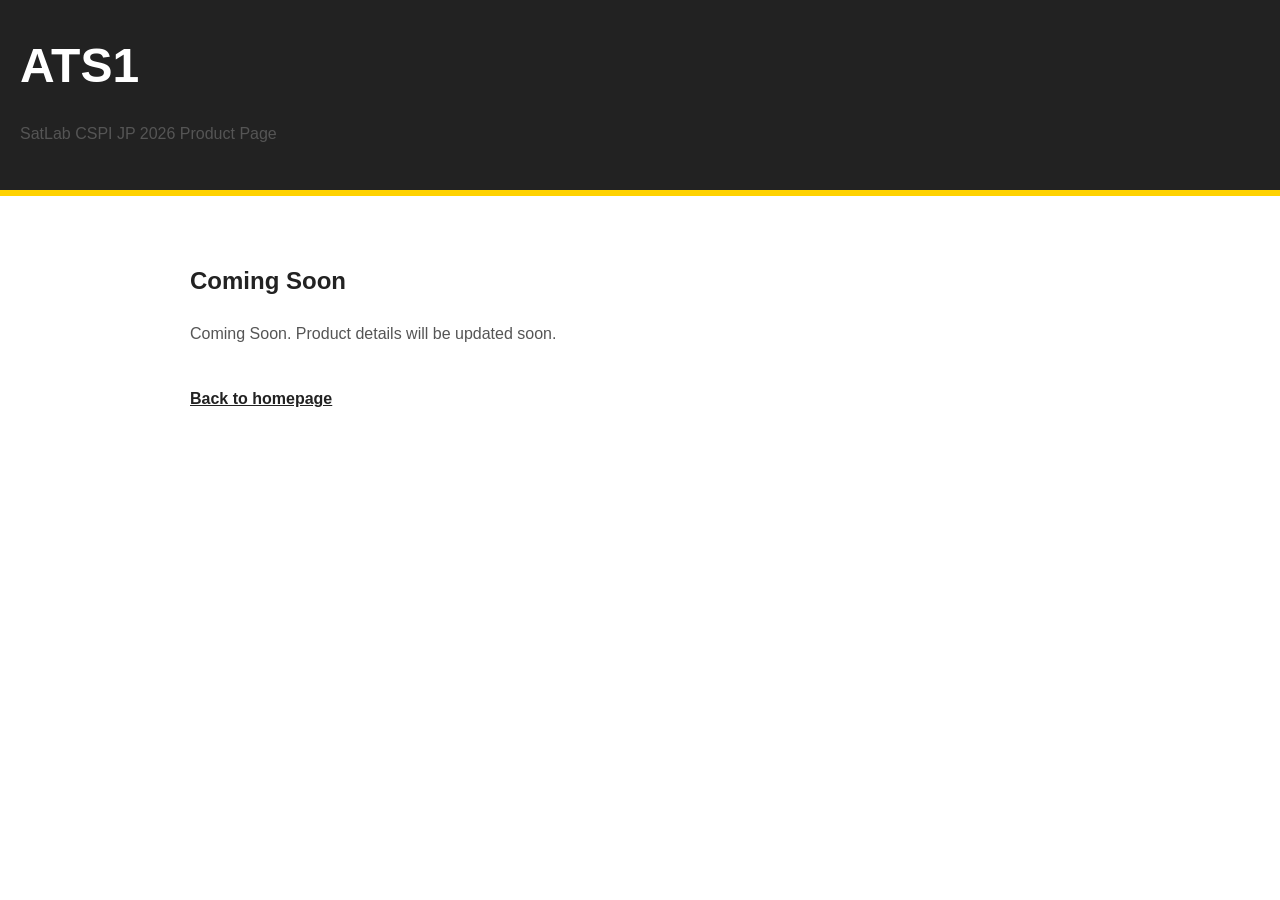
==== satlab/ats1/index.html @ 8d28f0a5 "Complete missing SatLab product pages" ====
<!doctype html>
<html lang="ja">
  <head>
    <meta charset="utf-8">
    <meta name="viewport" content="width=device-width, initial-scale=1">
    <title>ATS1 | SatLab CSPI JP 2026</title>
    <style>
      body { margin: 0; font-family: Arial, "Helvetica Neue", sans-serif; color: #222; line-height: 1.6; }
      header { background: #222; color: #fff; padding: 28px 20px; border-bottom: 6px solid #ffd200; }
      main { width: min(900px, calc(100% - 32px)); margin: 0 auto; padding: 36px 0 56px; }
      h1 { margin: 0 0 8px; font-size: clamp(30px, 5vw, 48px); }
      h2 { margin-top: 30px; }
      p, li { color: #555; }
      .back { display: inline-block; margin-top: 24px; color: #222; font-weight: 700; }
    </style>
  </head>
  <body>
    <header><h1>ATS1</h1><p>SatLab CSPI JP 2026 Product Page</p></header>
    <main>
      <h2>Coming Soon</h2>
      <p>Coming Soon. Product details will be updated soon.</p>
      <a class="back" href="../../index.html">Back to homepage</a>
    </main>
  </body>
</html>
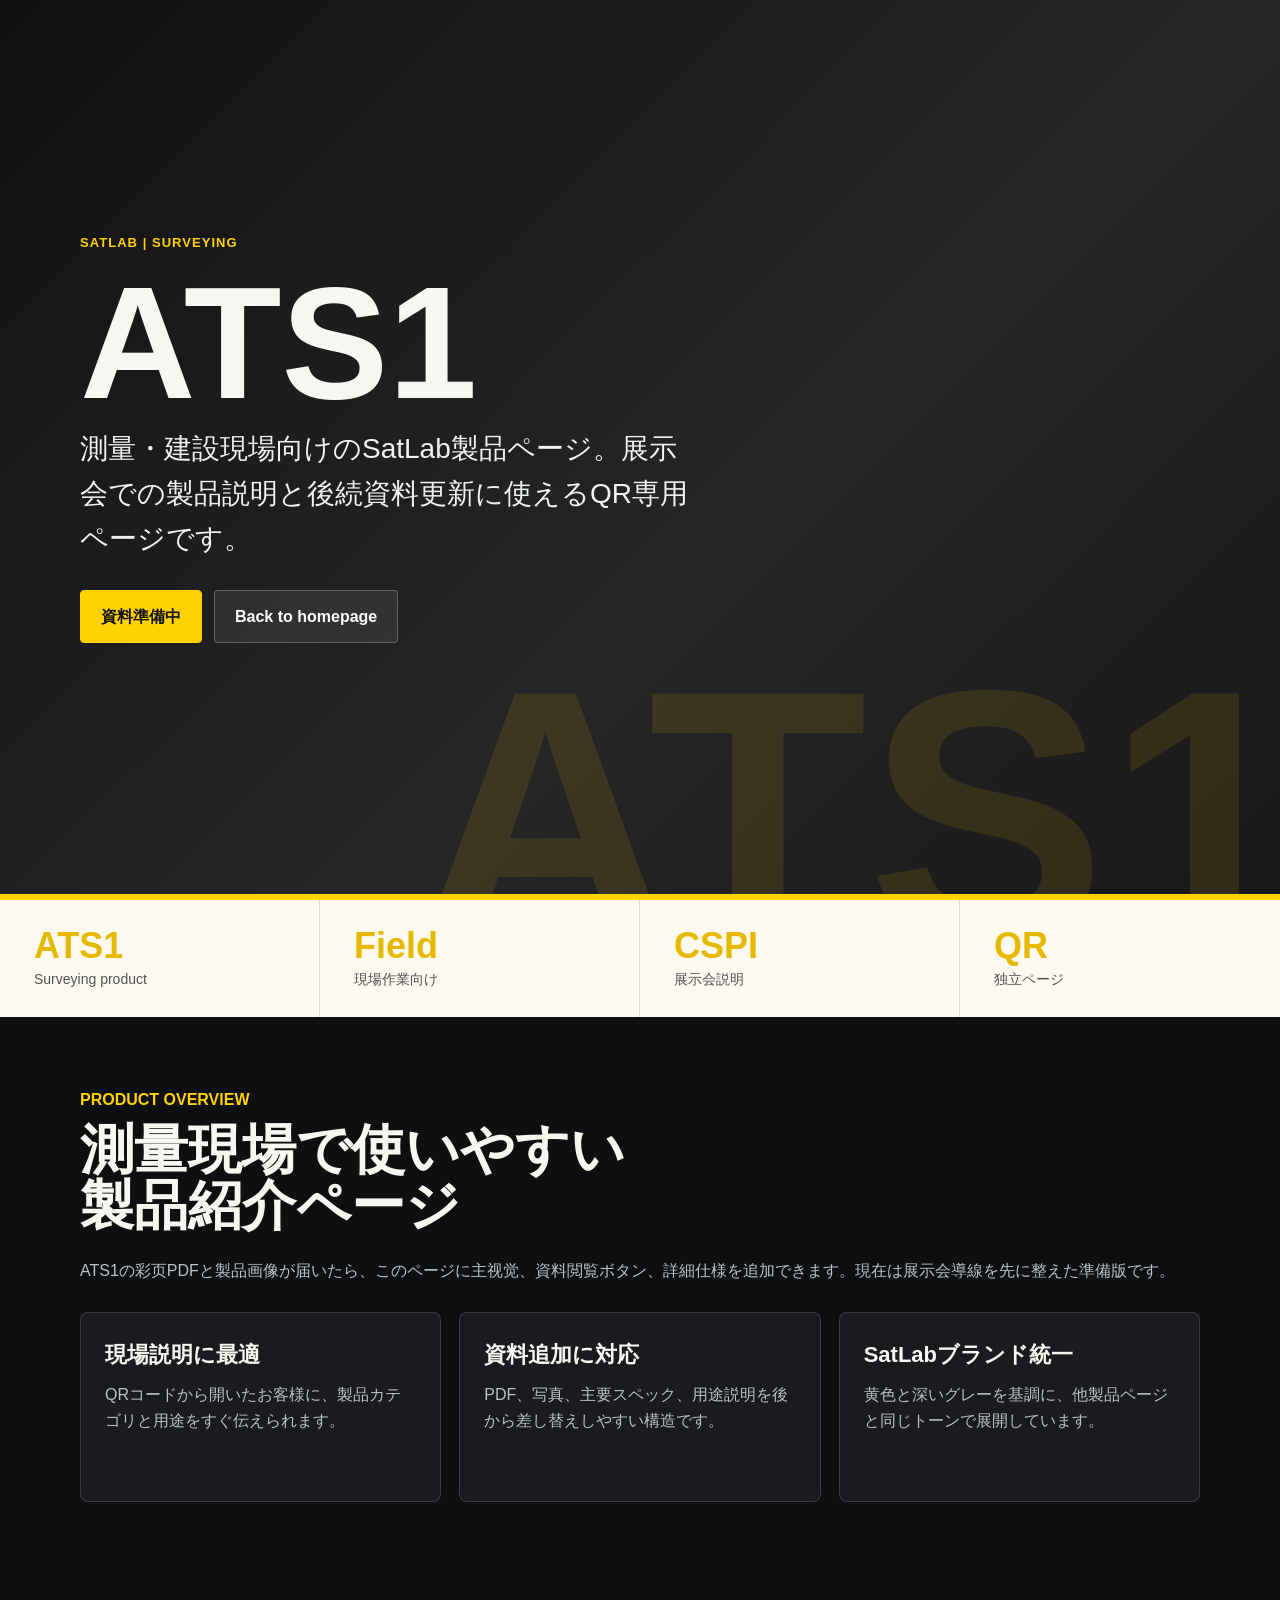
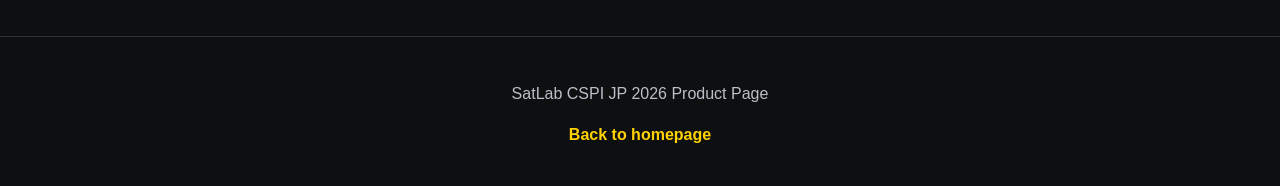
==== commit df308695: "Improve remaining SatLab product pages" ====
--- a/satlab/ats1/index.html
+++ b/satlab/ats1/index.html
@@ -3,23 +3,73 @@
   <head>
     <meta charset="utf-8">
     <meta name="viewport" content="width=device-width, initial-scale=1">
+    <meta name="description" content="ATS1 product page for SatLab CSPI JP 2026.">
     <title>ATS1 | SatLab CSPI JP 2026</title>
     <style>
-      body { margin: 0; font-family: Arial, "Helvetica Neue", sans-serif; color: #222; line-height: 1.6; }
-      header { background: #222; color: #fff; padding: 28px 20px; border-bottom: 6px solid #ffd200; }
-      main { width: min(900px, calc(100% - 32px)); margin: 0 auto; padding: 36px 0 56px; }
-      h1 { margin: 0 0 8px; font-size: clamp(30px, 5vw, 48px); }
-      h2 { margin-top: 30px; }
-      p, li { color: #555; }
-      .back { display: inline-block; margin-top: 24px; color: #222; font-weight: 700; }
+      :root { color-scheme: dark; --yellow:#ffd200; --accent:#e6b800; --bg:#101112; --panel:#191b1e; --line:rgba(255,255,255,.14); --text:#f7f7f2; --muted:#bbc0c8; }
+      * { box-sizing:border-box; }
+      body { margin:0; font-family:Arial,"Helvetica Neue",sans-serif; color:var(--text); background:#0d0f10; line-height:1.6; }
+      a { color:inherit; }
+      .hero { min-height:100svh; display:grid; align-items:center; position:relative; overflow:hidden; background:linear-gradient(135deg,#111 0%,#262626 58%,#171717 100%); }
+      .hero::before { content:"ATS1"; position:absolute; right:-2vw; bottom:-5vw; color:rgba(255,210,0,.10); font-size:clamp(150px,28vw,420px); font-weight:900; line-height:.82; }
+      .hero::after { content:""; position:absolute; left:0; right:0; bottom:0; height:6px; background:var(--yellow); }
+      .inner { position:relative; width:min(1120px,calc(100% - 40px)); margin:0 auto; padding:72px 0 96px; }
+      .eyebrow { color:var(--yellow); font-weight:800; letter-spacing:.08em; text-transform:uppercase; font-size:13px; }
+      h1 { margin:18px 0 12px; font-size:clamp(72px,14vw,160px); line-height:.9; max-width:760px; }
+      .lead { max-width:620px; color:#eef2f4; font-size:clamp(18px,2.4vw,28px); margin:0; }
+      .actions { display:flex; gap:12px; flex-wrap:wrap; margin-top:28px; }
+      .button { display:inline-flex; align-items:center; justify-content:center; min-height:48px; padding:13px 20px; border-radius:4px; text-decoration:none; font-weight:800; border:1px solid rgba(255,255,255,.24); }
+      .primary { background:var(--yellow); color:#111; border-color:var(--yellow); }
+      .secondary { background:rgba(255,255,255,.08); color:#fff; }
+      .stats { display:grid; grid-template-columns:repeat(4,minmax(0,1fr)); background:#fffaf0; color:#111; }
+      .stat { padding:26px clamp(18px,3vw,34px); border-right:1px solid rgba(0,0,0,.12); }
+      .stat:last-child { border-right:0; }
+      .stat strong { display:block; color:var(--accent); font-size:clamp(24px,4vw,36px); line-height:1.1; }
+      .stat span { color:#4d5156; font-size:14px; }
+      main { width:min(1120px,calc(100% - 40px)); margin:0 auto; padding:70px 0 80px; }
+      .kicker { color:var(--yellow); font-weight:800; margin-bottom:8px; }
+      h2 { margin:0 0 24px; font-size:clamp(30px,5vw,54px); line-height:1.05; }
+      .note { color:var(--muted); margin-bottom:28px; }
+      .grid { display:grid; grid-template-columns:repeat(3,minmax(0,1fr)); gap:18px; margin:28px 0 54px; }
+      .card { background:var(--panel); border:1px solid var(--line); border-radius:8px; padding:24px; min-height:190px; }
+      .card h3 { margin:0 0 10px; font-size:22px; }
+      .card p { color:var(--muted); margin:0; }
+      footer { border-top:1px solid var(--line); padding:28px 20px 38px; text-align:center; color:var(--muted); }
+      footer a { color:var(--yellow); font-weight:800; text-decoration:none; }
+      @media (max-width:820px) { .stats,.grid { grid-template-columns:1fr; } .stat { border-right:0; border-bottom:1px solid rgba(0,0,0,.12); } }
     </style>
   </head>
   <body>
-    <header><h1>ATS1</h1><p>SatLab CSPI JP 2026 Product Page</p></header>
+    <section class="hero">
+      <div class="inner">
+        <div class="eyebrow">SATLAB | SURVEYING</div>
+        <h1>ATS1</h1>
+        <p class="lead">測量・建設現場向けのSatLab製品ページ。展示会での製品説明と後続資料更新に使えるQR専用ページです。</p>
+        <div class="actions">
+          <span class="button primary">資料準備中</span>
+          <a class="button secondary" href="../../index.html">Back to homepage</a>
+        </div>
+      </div>
+    </section>
+    <section class="stats">
+      <div class="stat"><strong>ATS1</strong><span>Surveying product</span></div>
+      <div class="stat"><strong>Field</strong><span>現場作業向け</span></div>
+      <div class="stat"><strong>CSPI</strong><span>展示会説明</span></div>
+      <div class="stat"><strong>QR</strong><span>独立ページ</span></div>
+    </section>
     <main>
-      <h2>Coming Soon</h2>
-      <p>Coming Soon. Product details will be updated soon.</p>
-      <a class="back" href="../../index.html">Back to homepage</a>
+      <div class="kicker">PRODUCT OVERVIEW</div>
+      <h2>測量現場で使いやすい<br>製品紹介ページ</h2>
+      <p class="note">ATS1の彩页PDFと製品画像が届いたら、このページに主视觉、資料閲覧ボタン、詳細仕様を追加できます。現在は展示会導線を先に整えた準備版です。</p>
+      <div class="grid">
+        <article class="card"><h3>現場説明に最適</h3><p>QRコードから開いたお客様に、製品カテゴリと用途をすぐ伝えられます。</p></article>
+        <article class="card"><h3>資料追加に対応</h3><p>PDF、写真、主要スペック、用途説明を後から差し替えしやすい構造です。</p></article>
+        <article class="card"><h3>SatLabブランド統一</h3><p>黄色と深いグレーを基調に、他製品ページと同じトーンで展開しています。</p></article>
+      </div>
     </main>
+    <footer>
+      <p>SatLab CSPI JP 2026 Product Page</p>
+      <a href="../../index.html">Back to homepage</a>
+    </footer>
   </body>
 </html>
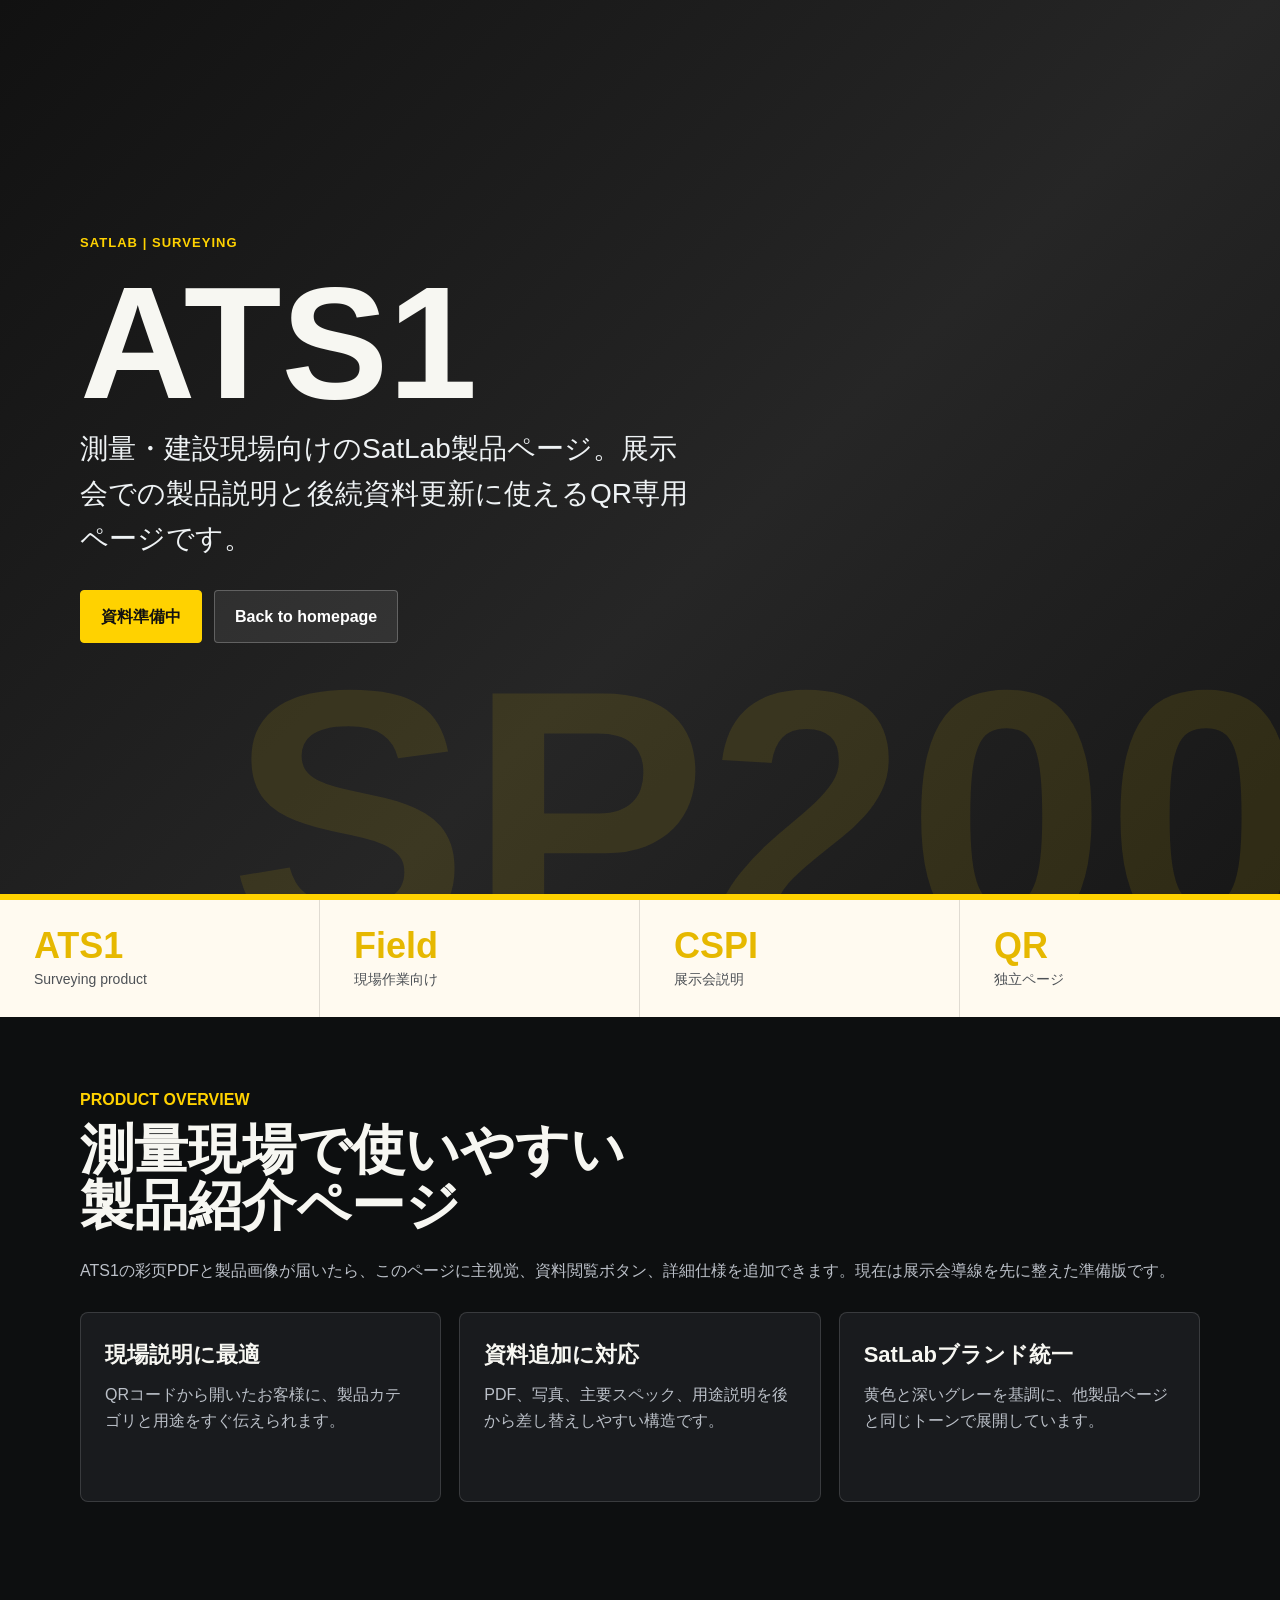
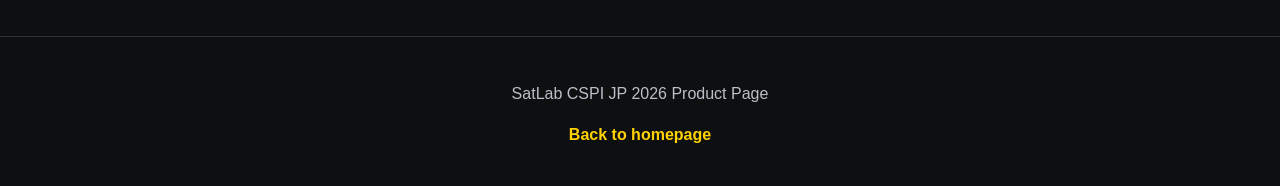
==== commit 930446cf: "Change hero text from 'ATS1' to 'SP200'" ====
--- a/satlab/ats1/index.html
+++ b/satlab/ats1/index.html
@@ -11,7 +11,7 @@
       body { margin:0; font-family:Arial,"Helvetica Neue",sans-serif; color:var(--text); background:#0d0f10; line-height:1.6; }
       a { color:inherit; }
       .hero { min-height:100svh; display:grid; align-items:center; position:relative; overflow:hidden; background:linear-gradient(135deg,#111 0%,#262626 58%,#171717 100%); }
-      .hero::before { content:"ATS1"; position:absolute; right:-2vw; bottom:-5vw; color:rgba(255,210,0,.10); font-size:clamp(150px,28vw,420px); font-weight:900; line-height:.82; }
+      .hero::before { content:"SP200"; position:absolute; right:-2vw; bottom:-5vw; color:rgba(255,210,0,.10); font-size:clamp(150px,28vw,420px); font-weight:900; line-height:.82; }
       .hero::after { content:""; position:absolute; left:0; right:0; bottom:0; height:6px; background:var(--yellow); }
       .inner { position:relative; width:min(1120px,calc(100% - 40px)); margin:0 auto; padding:72px 0 96px; }
       .eyebrow { color:var(--yellow); font-weight:800; letter-spacing:.08em; text-transform:uppercase; font-size:13px; }
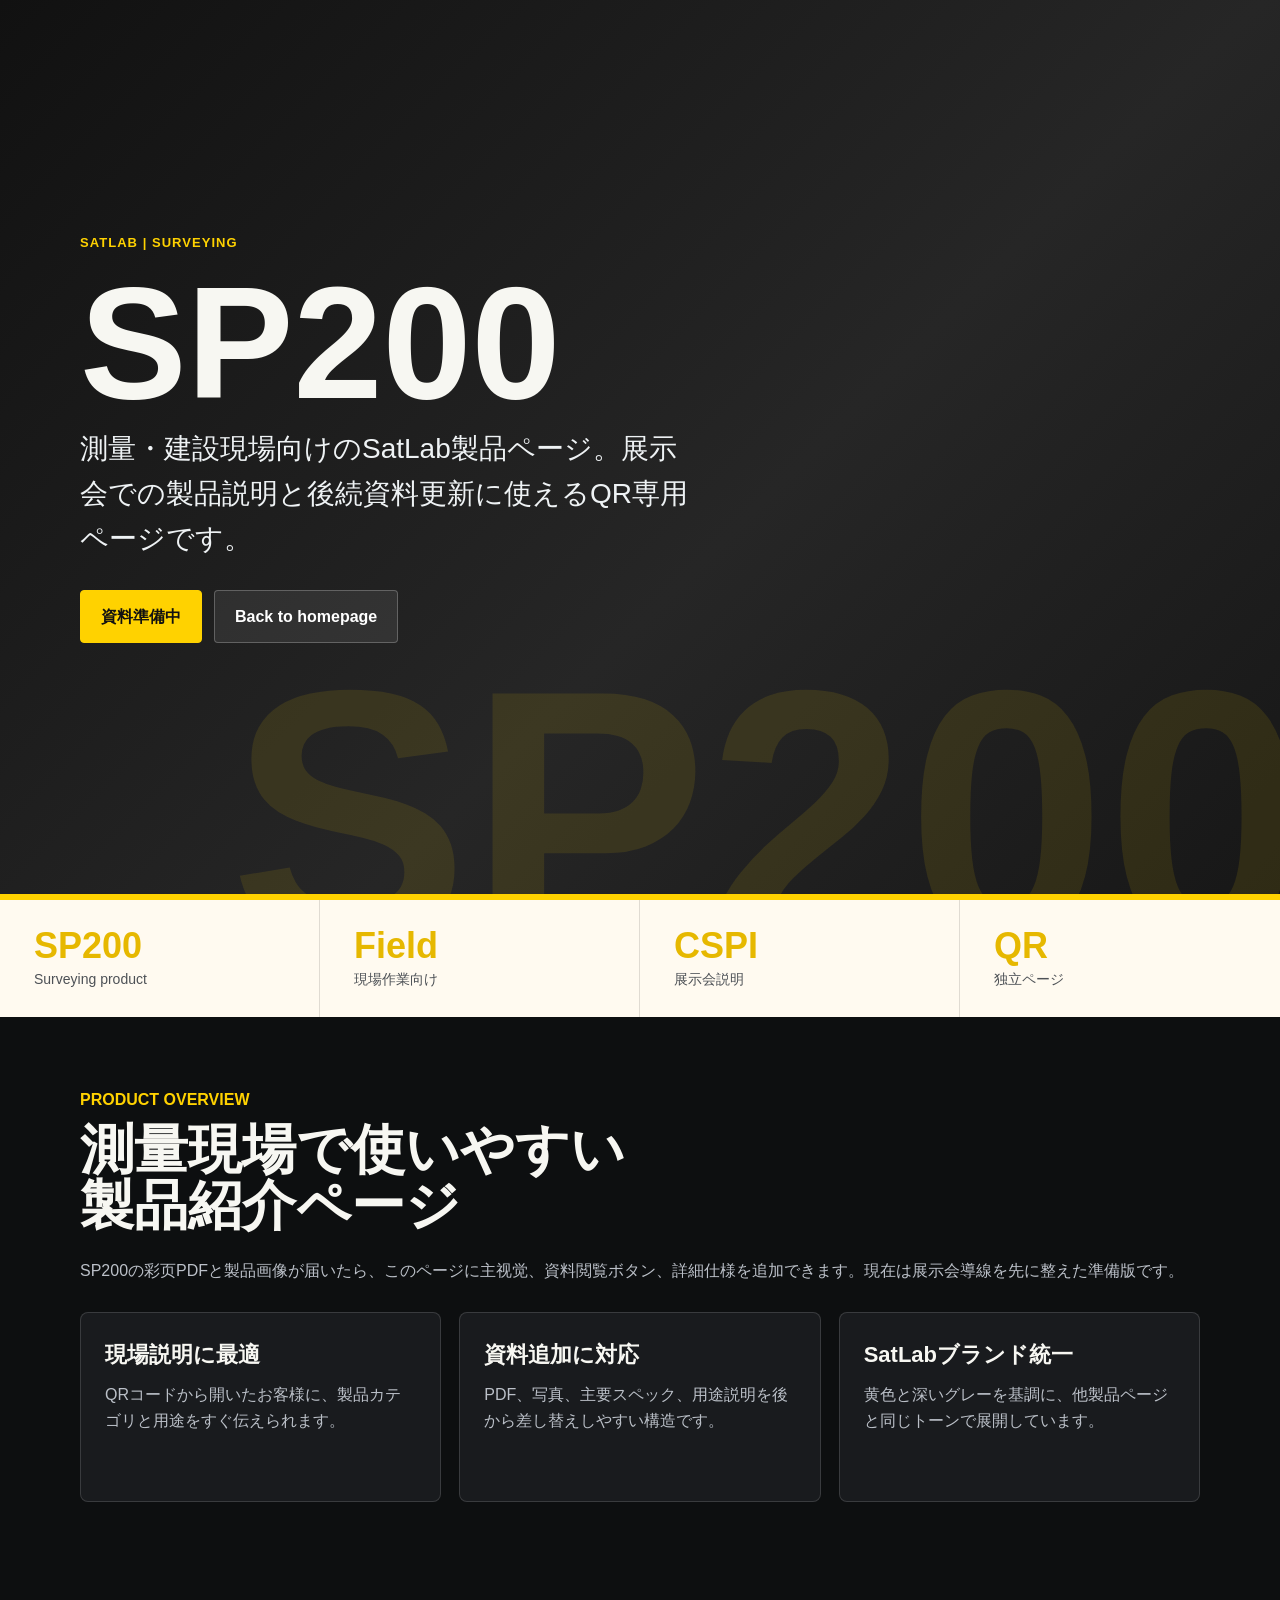
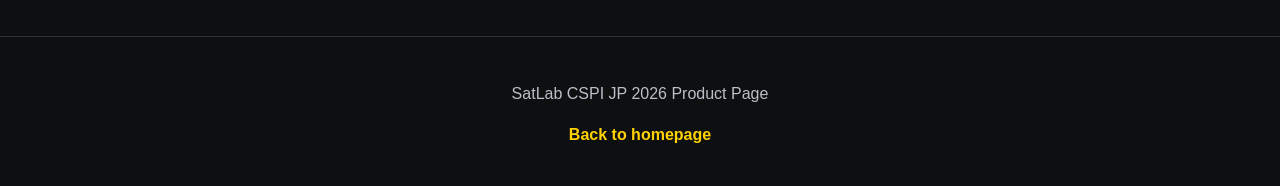
==== commit 5378a0fd: "Rename ATS1 to SP200 in index.html" ====
--- a/satlab/ats1/index.html
+++ b/satlab/ats1/index.html
@@ -3,8 +3,8 @@
   <head>
     <meta charset="utf-8">
     <meta name="viewport" content="width=device-width, initial-scale=1">
-    <meta name="description" content="ATS1 product page for SatLab CSPI JP 2026.">
-    <title>ATS1 | SatLab CSPI JP 2026</title>
+    <meta name="description" content="SP200 product page for SatLab CSPI JP 2026.">
+    <title>SP200 | SatLab CSPI JP 2026</title>
     <style>
       :root { color-scheme: dark; --yellow:#ffd200; --accent:#e6b800; --bg:#101112; --panel:#191b1e; --line:rgba(255,255,255,.14); --text:#f7f7f2; --muted:#bbc0c8; }
       * { box-sizing:border-box; }
@@ -43,7 +43,7 @@
     <section class="hero">
       <div class="inner">
         <div class="eyebrow">SATLAB | SURVEYING</div>
-        <h1>ATS1</h1>
+        <h1>SP200</h1>
         <p class="lead">測量・建設現場向けのSatLab製品ページ。展示会での製品説明と後続資料更新に使えるQR専用ページです。</p>
         <div class="actions">
           <span class="button primary">資料準備中</span>
@@ -52,7 +52,7 @@
       </div>
     </section>
     <section class="stats">
-      <div class="stat"><strong>ATS1</strong><span>Surveying product</span></div>
+      <div class="stat"><strong>SP200</strong><span>Surveying product</span></div>
       <div class="stat"><strong>Field</strong><span>現場作業向け</span></div>
       <div class="stat"><strong>CSPI</strong><span>展示会説明</span></div>
       <div class="stat"><strong>QR</strong><span>独立ページ</span></div>
@@ -60,7 +60,7 @@
     <main>
       <div class="kicker">PRODUCT OVERVIEW</div>
       <h2>測量現場で使いやすい<br>製品紹介ページ</h2>
-      <p class="note">ATS1の彩页PDFと製品画像が届いたら、このページに主视觉、資料閲覧ボタン、詳細仕様を追加できます。現在は展示会導線を先に整えた準備版です。</p>
+      <p class="note">SP200の彩页PDFと製品画像が届いたら、このページに主视觉、資料閲覧ボタン、詳細仕様を追加できます。現在は展示会導線を先に整えた準備版です。</p>
       <div class="grid">
         <article class="card"><h3>現場説明に最適</h3><p>QRコードから開いたお客様に、製品カテゴリと用途をすぐ伝えられます。</p></article>
         <article class="card"><h3>資料追加に対応</h3><p>PDF、写真、主要スペック、用途説明を後から差し替えしやすい構造です。</p></article>
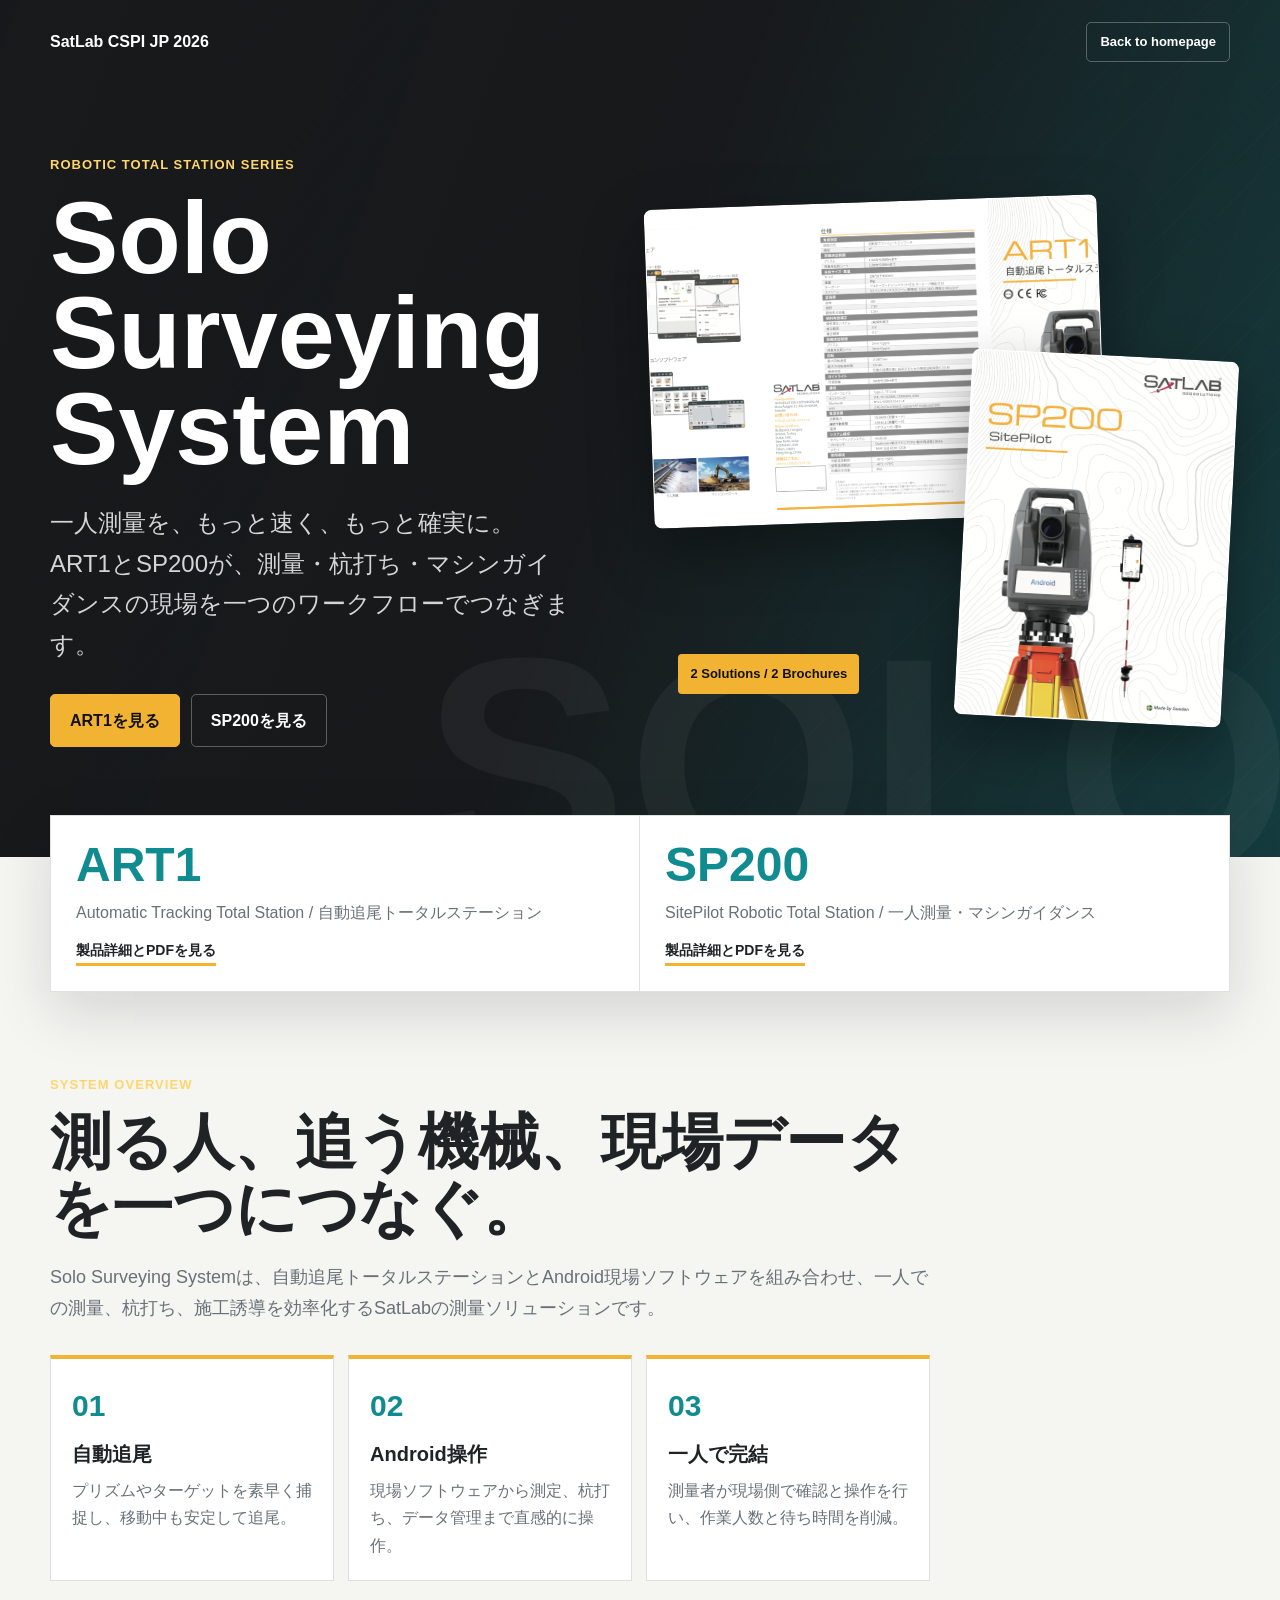
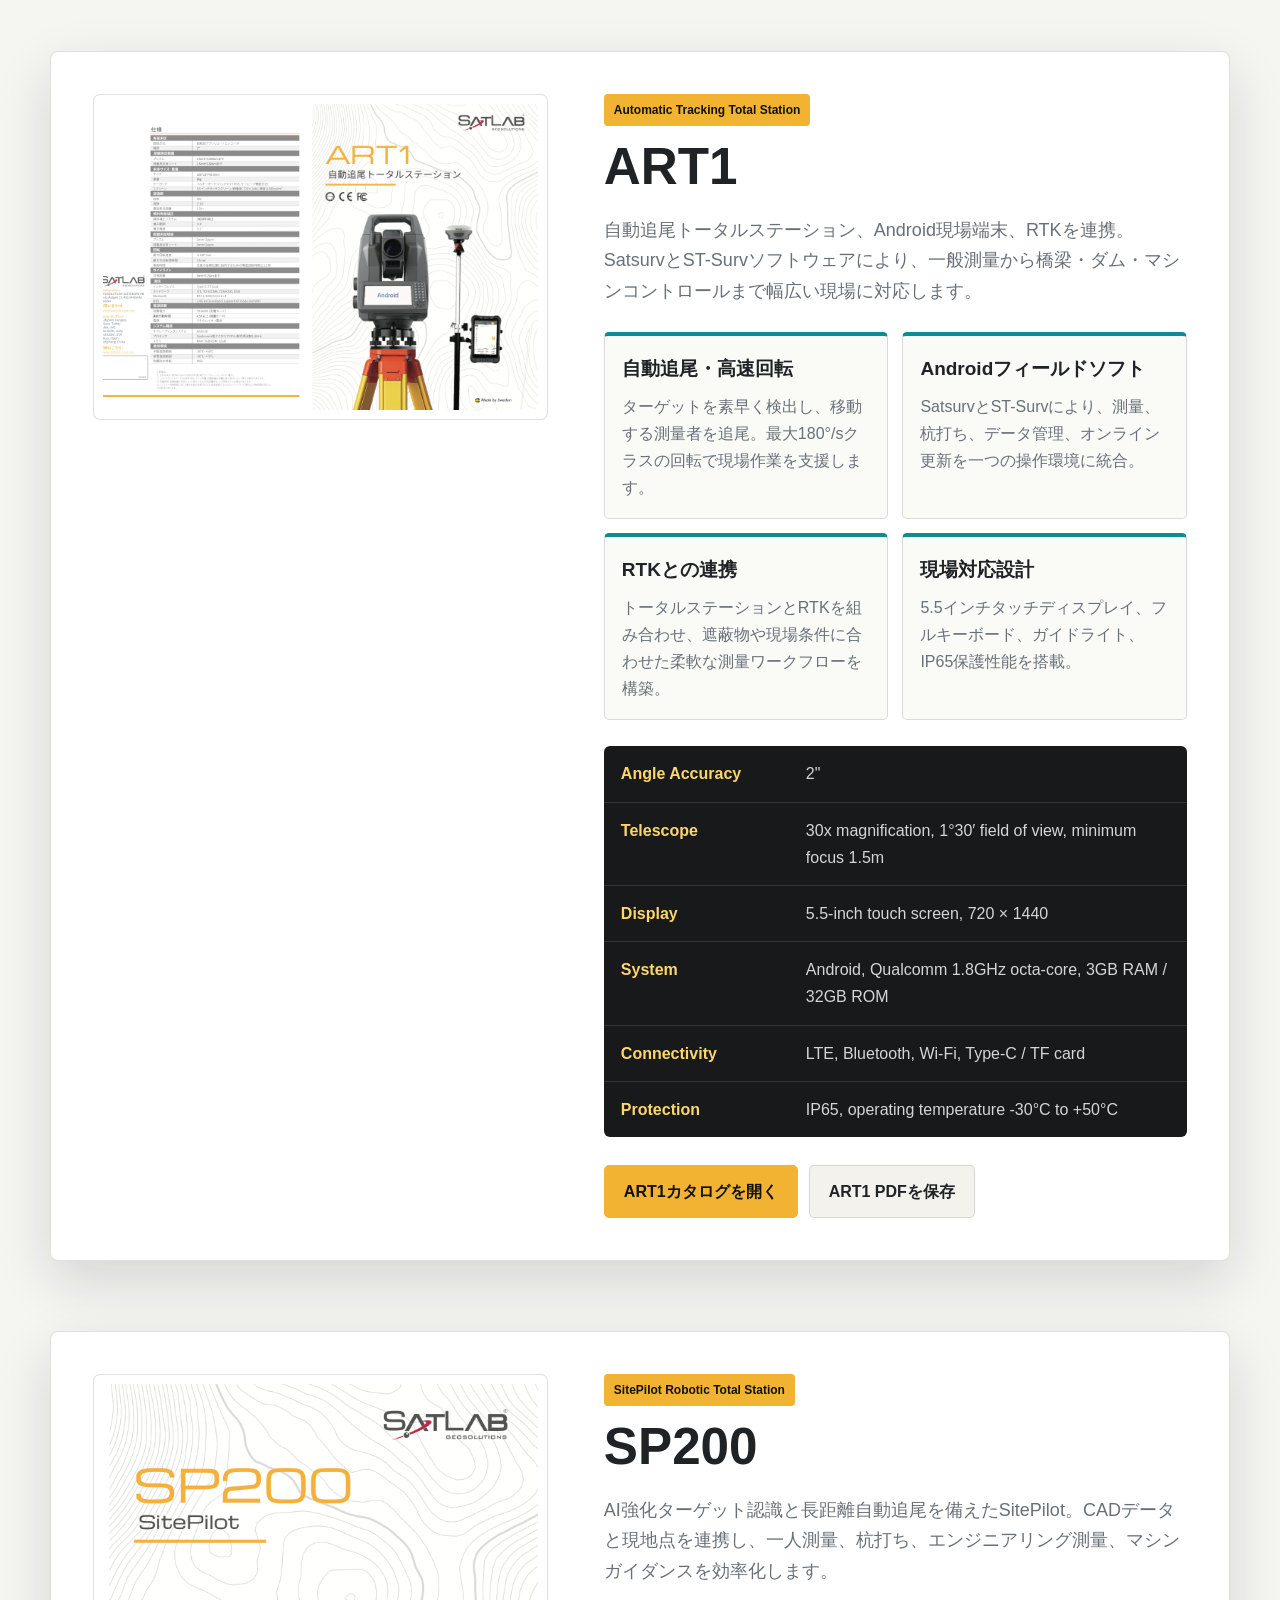
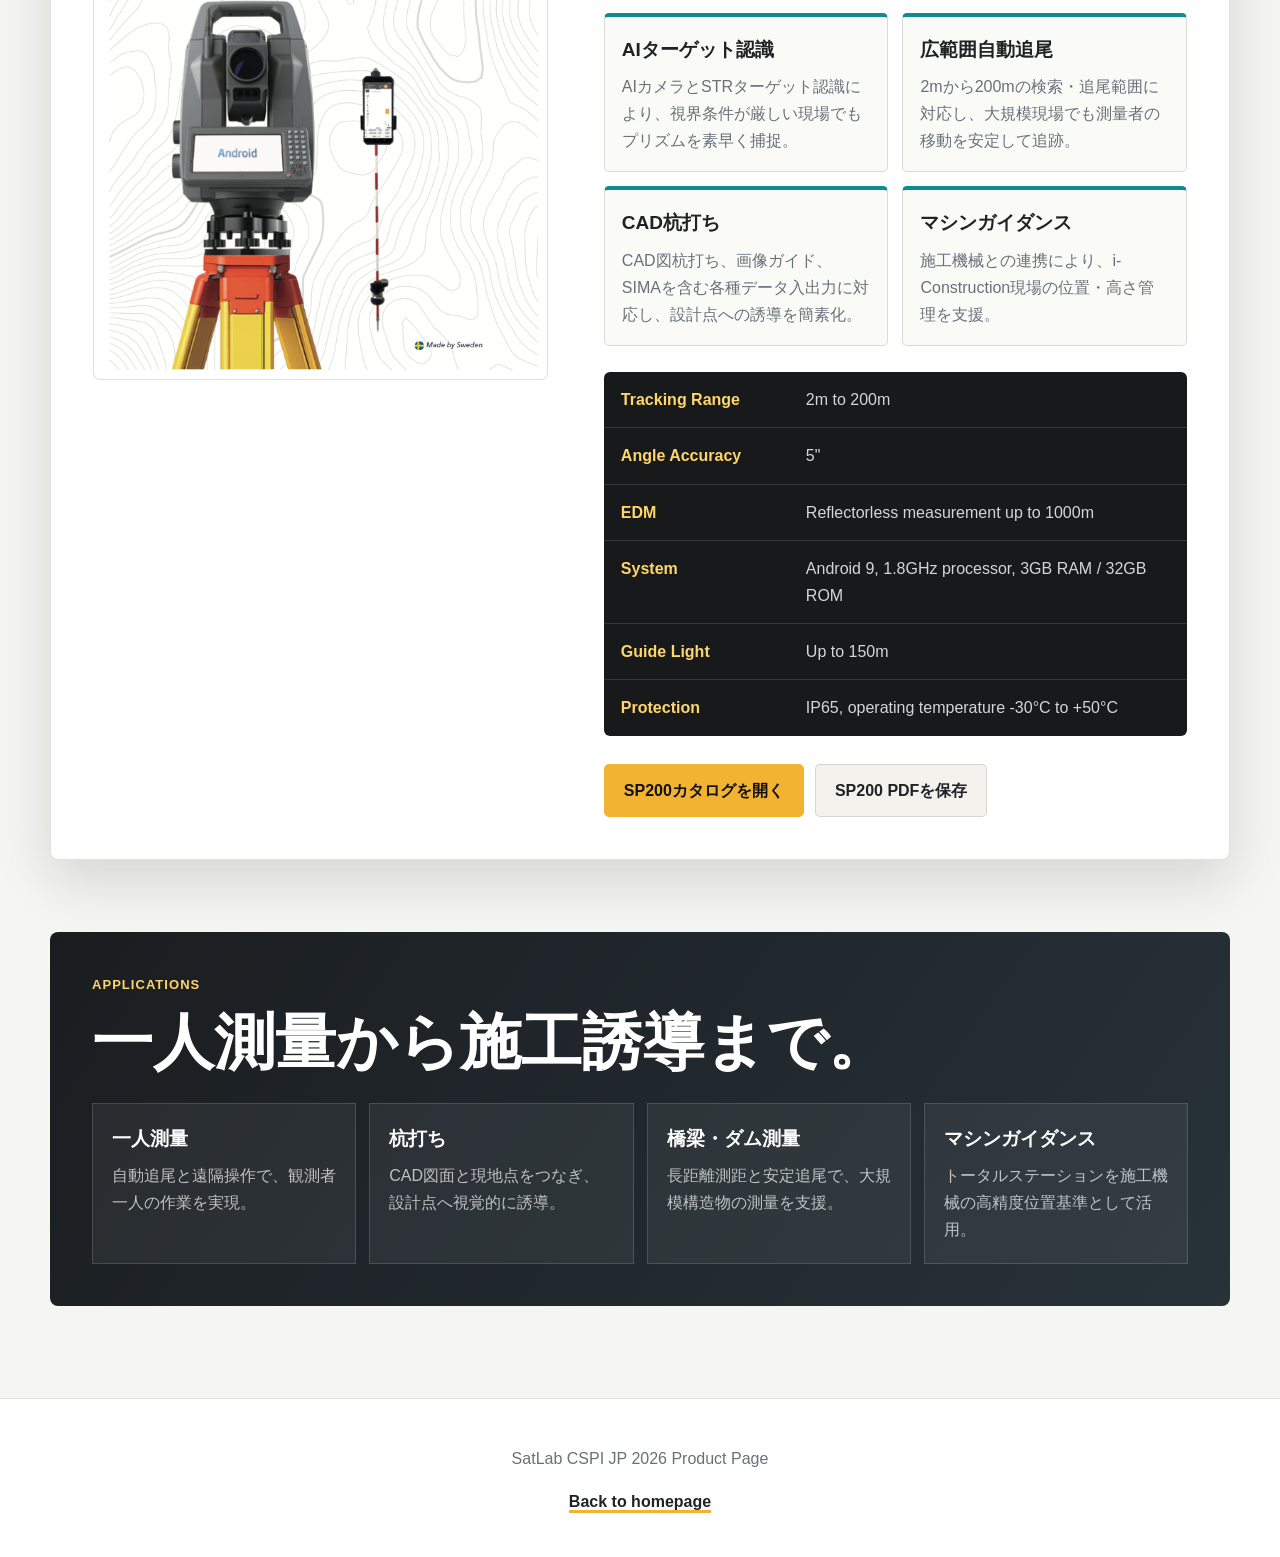
==== commit eb28a1e0: "Update Solo Surveying System with ART1 and SP200 brochures" ====
--- a/satlab/ats1/index.html
+++ b/satlab/ats1/index.html
@@ -1,75 +1,536 @@
 <!doctype html>
 <html lang="ja">
-  <head>
-    <meta charset="utf-8">
-    <meta name="viewport" content="width=device-width, initial-scale=1">
-    <meta name="description" content="SP200 product page for SatLab CSPI JP 2026.">
-    <title>SP200 | SatLab CSPI JP 2026</title>
-    <style>
-      :root { color-scheme: dark; --yellow:#ffd200; --accent:#e6b800; --bg:#101112; --panel:#191b1e; --line:rgba(255,255,255,.14); --text:#f7f7f2; --muted:#bbc0c8; }
-      * { box-sizing:border-box; }
-      body { margin:0; font-family:Arial,"Helvetica Neue",sans-serif; color:var(--text); background:#0d0f10; line-height:1.6; }
-      a { color:inherit; }
-      .hero { min-height:100svh; display:grid; align-items:center; position:relative; overflow:hidden; background:linear-gradient(135deg,#111 0%,#262626 58%,#171717 100%); }
-      .hero::before { content:"SP200"; position:absolute; right:-2vw; bottom:-5vw; color:rgba(255,210,0,.10); font-size:clamp(150px,28vw,420px); font-weight:900; line-height:.82; }
-      .hero::after { content:""; position:absolute; left:0; right:0; bottom:0; height:6px; background:var(--yellow); }
-      .inner { position:relative; width:min(1120px,calc(100% - 40px)); margin:0 auto; padding:72px 0 96px; }
-      .eyebrow { color:var(--yellow); font-weight:800; letter-spacing:.08em; text-transform:uppercase; font-size:13px; }
-      h1 { margin:18px 0 12px; font-size:clamp(72px,14vw,160px); line-height:.9; max-width:760px; }
-      .lead { max-width:620px; color:#eef2f4; font-size:clamp(18px,2.4vw,28px); margin:0; }
-      .actions { display:flex; gap:12px; flex-wrap:wrap; margin-top:28px; }
-      .button { display:inline-flex; align-items:center; justify-content:center; min-height:48px; padding:13px 20px; border-radius:4px; text-decoration:none; font-weight:800; border:1px solid rgba(255,255,255,.24); }
-      .primary { background:var(--yellow); color:#111; border-color:var(--yellow); }
-      .secondary { background:rgba(255,255,255,.08); color:#fff; }
-      .stats { display:grid; grid-template-columns:repeat(4,minmax(0,1fr)); background:#fffaf0; color:#111; }
-      .stat { padding:26px clamp(18px,3vw,34px); border-right:1px solid rgba(0,0,0,.12); }
-      .stat:last-child { border-right:0; }
-      .stat strong { display:block; color:var(--accent); font-size:clamp(24px,4vw,36px); line-height:1.1; }
-      .stat span { color:#4d5156; font-size:14px; }
-      main { width:min(1120px,calc(100% - 40px)); margin:0 auto; padding:70px 0 80px; }
-      .kicker { color:var(--yellow); font-weight:800; margin-bottom:8px; }
-      h2 { margin:0 0 24px; font-size:clamp(30px,5vw,54px); line-height:1.05; }
-      .note { color:var(--muted); margin-bottom:28px; }
-      .grid { display:grid; grid-template-columns:repeat(3,minmax(0,1fr)); gap:18px; margin:28px 0 54px; }
-      .card { background:var(--panel); border:1px solid var(--line); border-radius:8px; padding:24px; min-height:190px; }
-      .card h3 { margin:0 0 10px; font-size:22px; }
-      .card p { color:var(--muted); margin:0; }
-      footer { border-top:1px solid var(--line); padding:28px 20px 38px; text-align:center; color:var(--muted); }
-      footer a { color:var(--yellow); font-weight:800; text-decoration:none; }
-      @media (max-width:820px) { .stats,.grid { grid-template-columns:1fr; } .stat { border-right:0; border-bottom:1px solid rgba(0,0,0,.12); } }
-    </style>
-  </head>
-  <body>
-    <section class="hero">
-      <div class="inner">
-        <div class="eyebrow">SATLAB | SURVEYING</div>
-        <h1>SP200</h1>
-        <p class="lead">測量・建設現場向けのSatLab製品ページ。展示会での製品説明と後続資料更新に使えるQR専用ページです。</p>
-        <div class="actions">
-          <span class="button primary">資料準備中</span>
-          <a class="button secondary" href="../../index.html">Back to homepage</a>
+<head>
+  <meta charset="utf-8">
+  <meta name="viewport" content="width=device-width, initial-scale=1">
+  <meta name="description" content="SatLab Solo Surveying System: ART1 and SP200 robotic total station solutions for one-person surveying.">
+  <title>Solo Surveying System | SatLab CSPI JP 2026</title>
+  <style>
+    :root {
+      color-scheme: light;
+      --yellow: #f3b332;
+      --yellow-soft: #ffd66c;
+      --ink: #202326;
+      --dark: #17191b;
+      --paper: #f5f5f2;
+      --white: #fff;
+      --muted: #687078;
+      --line: rgba(32, 35, 38, .14);
+      --teal: #108b90;
+      --shadow: 0 20px 55px rgba(20, 24, 28, .14);
+    }
+
+    * { box-sizing: border-box; }
+    html { scroll-behavior: smooth; }
+    body {
+      margin: 0;
+      color: var(--ink);
+      background: var(--paper);
+      font-family: Arial, "Helvetica Neue", sans-serif;
+      line-height: 1.7;
+    }
+    a { color: inherit; text-decoration: none; }
+    img { display: block; max-width: 100%; }
+    .shell { width: min(1180px, calc(100% - 36px)); margin: 0 auto; }
+
+    .hero {
+      position: relative;
+      min-height: 88svh;
+      overflow: hidden;
+      color: var(--white);
+      background: var(--dark);
+    }
+    .hero::before {
+      position: absolute;
+      inset: 0;
+      content: "";
+      background:
+        linear-gradient(110deg, rgba(23, 25, 27, .98) 0%, rgba(23, 25, 27, .9) 48%, rgba(16, 139, 144, .3) 100%),
+        repeating-linear-gradient(135deg, transparent 0 25px, rgba(255,255,255,.025) 25px 26px);
+    }
+    .hero::after {
+      position: absolute;
+      right: -1vw;
+      bottom: -2vw;
+      content: "SOLO";
+      color: rgba(255,255,255,.045);
+      font-size: clamp(130px, 24vw, 350px);
+      font-weight: 900;
+      line-height: .76;
+    }
+    .nav {
+      position: relative;
+      z-index: 2;
+      display: flex;
+      align-items: center;
+      justify-content: space-between;
+      padding: 22px 0;
+      font-weight: 800;
+    }
+    .nav a {
+      padding: 8px 13px;
+      border: 1px solid rgba(255,255,255,.28);
+      border-radius: 5px;
+      font-size: 13px;
+    }
+    .hero-grid {
+      position: relative;
+      z-index: 1;
+      display: grid;
+      grid-template-columns: minmax(0, .9fr) minmax(430px, 1fr);
+      gap: clamp(34px, 6vw, 82px);
+      align-items: center;
+      padding: 70px 0 110px;
+    }
+    .eyebrow,
+    .kicker {
+      margin: 0 0 14px;
+      color: var(--yellow-soft);
+      font-size: 13px;
+      font-weight: 900;
+      letter-spacing: .08em;
+      text-transform: uppercase;
+    }
+    h1 {
+      max-width: 720px;
+      margin: 0;
+      font-size: clamp(52px, 8vw, 104px);
+      line-height: .93;
+    }
+    .lead {
+      max-width: 650px;
+      margin: 27px 0 0;
+      color: rgba(255,255,255,.82);
+      font-size: clamp(18px, 2vw, 24px);
+    }
+    .hero-actions,
+    .actions {
+      display: flex;
+      flex-wrap: wrap;
+      gap: 11px;
+      margin-top: 28px;
+    }
+    .button {
+      display: inline-flex;
+      min-height: 50px;
+      align-items: center;
+      justify-content: center;
+      padding: 12px 19px;
+      border: 1px solid var(--line);
+      border-radius: 5px;
+      font-weight: 900;
+    }
+    .button-primary { border-color: var(--yellow); background: var(--yellow); color: #111; }
+    .button-dark { border-color: rgba(255,255,255,.3); color: #fff; }
+    .button-secondary { background: #f3f2ed; }
+    .hero-visual {
+      position: relative;
+      min-height: 540px;
+    }
+    .visual-card {
+      position: absolute;
+      overflow: hidden;
+      border: 1px solid rgba(255,255,255,.2);
+      border-radius: 8px;
+      background: #fff;
+      box-shadow: 0 24px 60px rgba(0,0,0,.34);
+    }
+    .visual-card img { width: 100%; height: 100%; object-fit: cover; object-position: center; }
+    .visual-card.art1 {
+      top: 4%;
+      left: 0;
+      width: 78%;
+      aspect-ratio: 1.42;
+      transform: rotate(-2deg);
+    }
+    .visual-card.sp200 {
+      right: 0;
+      bottom: 0;
+      width: 46%;
+      aspect-ratio: .73;
+      transform: rotate(3deg);
+    }
+    .visual-label {
+      position: absolute;
+      z-index: 3;
+      left: 5%;
+      bottom: 5%;
+      padding: 9px 12px;
+      border-radius: 4px;
+      color: #111;
+      background: var(--yellow);
+      font-size: 13px;
+      font-weight: 900;
+    }
+
+    .system-nav {
+      position: relative;
+      z-index: 3;
+      display: grid;
+      grid-template-columns: repeat(2, minmax(0, 1fr));
+      margin-top: -42px;
+      border: 1px solid var(--line);
+      background: var(--white);
+      box-shadow: var(--shadow);
+    }
+    .system-nav a {
+      min-height: 150px;
+      padding: 25px;
+      border-right: 1px solid var(--line);
+    }
+    .system-nav a:last-child { border-right: 0; }
+    .system-nav strong {
+      display: block;
+      color: var(--teal);
+      font-size: clamp(30px, 4vw, 48px);
+      line-height: 1;
+    }
+    .system-nav span { display: block; margin-top: 10px; color: var(--muted); }
+    .system-nav b {
+      display: inline-block;
+      margin-top: 13px;
+      border-bottom: 3px solid var(--yellow);
+      font-size: 14px;
+    }
+
+    main { padding: 82px 0 92px; }
+    .overview { max-width: 880px; }
+    h2 {
+      margin: 0;
+      font-size: clamp(35px, 5vw, 61px);
+      line-height: 1.08;
+    }
+    .intro { margin: 20px 0 0; color: var(--muted); font-size: 18px; }
+    .workflow {
+      display: grid;
+      grid-template-columns: repeat(3, minmax(0, 1fr));
+      gap: 14px;
+      margin-top: 32px;
+    }
+    .workflow article {
+      min-height: 180px;
+      padding: 21px;
+      border: 1px solid var(--line);
+      border-top: 4px solid var(--yellow);
+      background: #fff;
+    }
+    .workflow strong { display: block; color: var(--teal); font-size: 30px; }
+    .workflow h3 { margin: 6px 0; font-size: 20px; }
+    .workflow p { margin: 0; color: var(--muted); }
+
+    .product {
+      margin-top: 70px;
+      padding: clamp(22px, 4vw, 42px);
+      border: 1px solid var(--line);
+      border-radius: 8px;
+      background: var(--white);
+      box-shadow: var(--shadow);
+    }
+    .product-grid {
+      display: grid;
+      grid-template-columns: minmax(310px, .78fr) 1fr;
+      gap: clamp(28px, 5vw, 56px);
+      align-items: start;
+    }
+    .cover {
+      position: sticky;
+      top: 18px;
+      margin: 0;
+      padding: 9px;
+      border: 1px solid var(--line);
+      border-radius: 7px;
+      background: #fff;
+    }
+    .cover img { width: 100%; border-radius: 4px; }
+    .cover.art1-cover img { aspect-ratio: 1.42; object-fit: cover; object-position: right center; }
+    .label {
+      display: inline-flex;
+      margin-bottom: 13px;
+      padding: 6px 10px;
+      border-radius: 4px;
+      color: #111;
+      background: var(--yellow);
+      font-size: 12px;
+      font-weight: 900;
+    }
+    .product h2 { font-size: clamp(34px, 4vw, 54px); }
+    .feature-grid {
+      display: grid;
+      grid-template-columns: repeat(2, minmax(0, 1fr));
+      gap: 14px;
+      margin: 26px 0;
+    }
+    .feature {
+      padding: 17px;
+      border: 1px solid var(--line);
+      border-top: 4px solid var(--teal);
+      border-radius: 5px;
+      background: #fafaf7;
+    }
+    .feature h3 { margin: 0 0 7px; font-size: 19px; }
+    .feature p,
+    .feature ul { margin: 0; color: var(--muted); }
+    .feature ul { padding-left: 18px; }
+    .specs {
+      margin: 0;
+      overflow: hidden;
+      border-radius: 6px;
+      color: #fff;
+      background: var(--dark);
+    }
+    .spec {
+      display: grid;
+      grid-template-columns: 170px 1fr;
+      gap: 15px;
+      padding: 14px 17px;
+      border-bottom: 1px solid rgba(255,255,255,.12);
+    }
+    .spec:last-child { border-bottom: 0; }
+    .spec dt { color: var(--yellow-soft); font-weight: 900; }
+    .spec dd { margin: 0; color: rgba(255,255,255,.82); }
+
+    .applications {
+      margin-top: 72px;
+      padding: clamp(24px, 4vw, 42px);
+      border-radius: 8px;
+      color: #fff;
+      background: linear-gradient(125deg, #1a1d20, #273239);
+    }
+    .application-grid {
+      display: grid;
+      grid-template-columns: repeat(4, minmax(0, 1fr));
+      gap: 13px;
+      margin-top: 27px;
+    }
+    .application-grid article {
+      min-height: 145px;
+      padding: 19px;
+      border: 1px solid rgba(255,255,255,.14);
+      background: rgba(255,255,255,.06);
+    }
+    .application-grid h3 { margin: 0 0 7px; font-size: 19px; }
+    .application-grid p { margin: 0; color: rgba(255,255,255,.7); }
+    footer {
+      padding: 30px 20px 42px;
+      border-top: 1px solid var(--line);
+      text-align: center;
+      color: var(--muted);
+      background: #fff;
+    }
+    footer a { color: var(--ink); font-weight: 900; border-bottom: 3px solid var(--yellow); }
+
+    @media (max-width: 920px) {
+      .hero-grid,
+      .product-grid { grid-template-columns: 1fr; }
+      .hero-visual { min-height: 520px; max-width: 720px; }
+      .workflow,
+      .application-grid { grid-template-columns: repeat(2, minmax(0, 1fr)); }
+      .cover { position: static; max-width: 680px; }
+    }
+    @media (max-width: 600px) {
+      .nav a { display: none; }
+      .hero { min-height: 0; }
+      .nav { padding: 16px 0; }
+      .hero-grid { gap: 20px; padding: 28px 0 72px; }
+      h1 { font-size: 44px; }
+      .lead { margin-top: 17px; font-size: 16px; }
+      .hero-actions { display: flex; margin-top: 20px; }
+      .hero-actions .button { width: auto; min-height: 45px; padding: 10px 14px; }
+      .hero-visual { min-height: 230px; }
+      .visual-card.art1 { top: 0; width: 80%; }
+      .visual-card.sp200 { width: 36%; }
+      .visual-label { left: 2%; bottom: 0; padding: 6px 9px; font-size: 11px; }
+      .system-nav,
+      .workflow,
+      .feature-grid,
+      .application-grid { grid-template-columns: 1fr; }
+      .system-nav a { min-height: auto; border-right: 0; border-bottom: 1px solid var(--line); }
+      .system-nav a:last-child { border-bottom: 0; }
+      .spec { grid-template-columns: 1fr; gap: 4px; }
+      .hero-actions,
+      .actions { display: grid; }
+      .button { width: 100%; }
+    }
+  </style>
+</head>
+<body>
+  <header class="hero">
+    <nav class="nav shell" aria-label="Page navigation">
+      <div>SatLab CSPI JP 2026</div>
+      <a href="../../index.html">Back to homepage</a>
+    </nav>
+    <div class="hero-grid shell">
+      <div>
+        <p class="eyebrow">Robotic Total Station Series</p>
+        <h1>Solo Surveying System</h1>
+        <p class="lead">一人測量を、もっと速く、もっと確実に。ART1とSP200が、測量・杭打ち・マシンガイダンスの現場を一つのワークフローでつなぎます。</p>
+        <div class="hero-actions">
+          <a class="button button-primary" href="#art1">ART1を見る</a>
+          <a class="button button-dark" href="#sp200">SP200を見る</a>
+        </div>
+      </div>
+      <div class="hero-visual" aria-label="ART1 and SP200 brochure covers">
+        <div class="visual-card art1">
+          <img src="art1-cover.png" alt="ART1 brochure cover">
+        </div>
+        <div class="visual-card sp200">
+          <img src="sp200-cover.png" alt="SP200 brochure cover">
+        </div>
+        <span class="visual-label">2 Solutions / 2 Brochures</span>
+      </div>
+    </div>
+  </header>
+
+  <nav class="system-nav shell" aria-label="Solo Surveying products">
+    <a href="#art1">
+      <strong>ART1</strong>
+      <span>Automatic Tracking Total Station / 自動追尾トータルステーション</span>
+      <b>製品詳細とPDFを見る</b>
+    </a>
+    <a href="#sp200">
+      <strong>SP200</strong>
+      <span>SitePilot Robotic Total Station / 一人測量・マシンガイダンス</span>
+      <b>製品詳細とPDFを見る</b>
+    </a>
+  </nav>
+
+  <main class="shell">
+    <section class="overview">
+      <p class="kicker">System Overview</p>
+      <h2>測る人、追う機械、現場データを一つにつなぐ。</h2>
+      <p class="intro">Solo Surveying Systemは、自動追尾トータルステーションとAndroid現場ソフトウェアを組み合わせ、一人での測量、杭打ち、施工誘導を効率化するSatLabの測量ソリューションです。</p>
+      <div class="workflow">
+        <article>
+          <strong>01</strong>
+          <h3>自動追尾</h3>
+          <p>プリズムやターゲットを素早く捕捉し、移動中も安定して追尾。</p>
+        </article>
+        <article>
+          <strong>02</strong>
+          <h3>Android操作</h3>
+          <p>現場ソフトウェアから測定、杭打ち、データ管理まで直感的に操作。</p>
+        </article>
+        <article>
+          <strong>03</strong>
+          <h3>一人で完結</h3>
+          <p>測量者が現場側で確認と操作を行い、作業人数と待ち時間を削減。</p>
+        </article>
+      </div>
+    </section>
+
+    <section class="product" id="art1">
+      <div class="product-grid">
+        <figure class="cover art1-cover">
+          <img src="art1-cover.png" alt="ART1 Japanese brochure">
+        </figure>
+        <div>
+          <span class="label">Automatic Tracking Total Station</span>
+          <h2>ART1</h2>
+          <p class="intro">自動追尾トータルステーション、Android現場端末、RTKを連携。SatsurvとST-Survソフトウェアにより、一般測量から橋梁・ダム・マシンコントロールまで幅広い現場に対応します。</p>
+          <div class="feature-grid">
+            <article class="feature">
+              <h3>自動追尾・高速回転</h3>
+              <p>ターゲットを素早く検出し、移動する測量者を追尾。最大180°/sクラスの回転で現場作業を支援します。</p>
+            </article>
+            <article class="feature">
+              <h3>Androidフィールドソフト</h3>
+              <p>SatsurvとST-Survにより、測量、杭打ち、データ管理、オンライン更新を一つの操作環境に統合。</p>
+            </article>
+            <article class="feature">
+              <h3>RTKとの連携</h3>
+              <p>トータルステーションとRTKを組み合わせ、遮蔽物や現場条件に合わせた柔軟な測量ワークフローを構築。</p>
+            </article>
+            <article class="feature">
+              <h3>現場対応設計</h3>
+              <p>5.5インチタッチディスプレイ、フルキーボード、ガイドライト、IP65保護性能を搭載。</p>
+            </article>
+          </div>
+          <dl class="specs">
+            <div class="spec"><dt>Angle Accuracy</dt><dd>2"</dd></div>
+            <div class="spec"><dt>Telescope</dt><dd>30x magnification, 1°30′ field of view, minimum focus 1.5m</dd></div>
+            <div class="spec"><dt>Display</dt><dd>5.5-inch touch screen, 720 × 1440</dd></div>
+            <div class="spec"><dt>System</dt><dd>Android, Qualcomm 1.8GHz octa-core, 3GB RAM / 32GB ROM</dd></div>
+            <div class="spec"><dt>Connectivity</dt><dd>LTE, Bluetooth, Wi-Fi, Type-C / TF card</dd></div>
+            <div class="spec"><dt>Protection</dt><dd>IP65, operating temperature -30°C to +50°C</dd></div>
+          </dl>
+          <div class="actions">
+            <a class="button button-primary" href="art1-brochure-jp.pdf" target="_blank" rel="noopener">ART1カタログを開く</a>
+            <a class="button button-secondary" href="art1-brochure-jp.pdf" download>ART1 PDFを保存</a>
+          </div>
         </div>
       </div>
     </section>
-    <section class="stats">
-      <div class="stat"><strong>SP200</strong><span>Surveying product</span></div>
-      <div class="stat"><strong>Field</strong><span>現場作業向け</span></div>
-      <div class="stat"><strong>CSPI</strong><span>展示会説明</span></div>
-      <div class="stat"><strong>QR</strong><span>独立ページ</span></div>
+
+    <section class="product" id="sp200">
+      <div class="product-grid">
+        <figure class="cover">
+          <img src="sp200-cover.png" alt="SP200 SitePilot Japanese brochure">
+        </figure>
+        <div>
+          <span class="label">SitePilot Robotic Total Station</span>
+          <h2>SP200</h2>
+          <p class="intro">AI強化ターゲット認識と長距離自動追尾を備えたSitePilot。CADデータと現地点を連携し、一人測量、杭打ち、エンジニアリング測量、マシンガイダンスを効率化します。</p>
+          <div class="feature-grid">
+            <article class="feature">
+              <h3>AIターゲット認識</h3>
+              <p>AIカメラとSTRターゲット認識により、視界条件が厳しい現場でもプリズムを素早く捕捉。</p>
+            </article>
+            <article class="feature">
+              <h3>広範囲自動追尾</h3>
+              <p>2mから200mの検索・追尾範囲に対応し、大規模現場でも測量者の移動を安定して追跡。</p>
+            </article>
+            <article class="feature">
+              <h3>CAD杭打ち</h3>
+              <p>CAD図杭打ち、画像ガイド、SIMAを含む各種データ入出力に対応し、設計点への誘導を簡素化。</p>
+            </article>
+            <article class="feature">
+              <h3>マシンガイダンス</h3>
+              <p>施工機械との連携により、i-Construction現場の位置・高さ管理を支援。</p>
+            </article>
+          </div>
+          <dl class="specs">
+            <div class="spec"><dt>Tracking Range</dt><dd>2m to 200m</dd></div>
+            <div class="spec"><dt>Angle Accuracy</dt><dd>5"</dd></div>
+            <div class="spec"><dt>EDM</dt><dd>Reflectorless measurement up to 1000m</dd></div>
+            <div class="spec"><dt>System</dt><dd>Android 9, 1.8GHz processor, 3GB RAM / 32GB ROM</dd></div>
+            <div class="spec"><dt>Guide Light</dt><dd>Up to 150m</dd></div>
+            <div class="spec"><dt>Protection</dt><dd>IP65, operating temperature -30°C to +50°C</dd></div>
+          </dl>
+          <div class="actions">
+            <a class="button button-primary" href="sp200-brochure-jp.pdf" target="_blank" rel="noopener">SP200カタログを開く</a>
+            <a class="button button-secondary" href="sp200-brochure-jp.pdf" download>SP200 PDFを保存</a>
+          </div>
+        </div>
+      </div>
     </section>
-    <main>
-      <div class="kicker">PRODUCT OVERVIEW</div>
-      <h2>測量現場で使いやすい<br>製品紹介ページ</h2>
-      <p class="note">SP200の彩页PDFと製品画像が届いたら、このページに主视觉、資料閲覧ボタン、詳細仕様を追加できます。現在は展示会導線を先に整えた準備版です。</p>
-      <div class="grid">
-        <article class="card"><h3>現場説明に最適</h3><p>QRコードから開いたお客様に、製品カテゴリと用途をすぐ伝えられます。</p></article>
-        <article class="card"><h3>資料追加に対応</h3><p>PDF、写真、主要スペック、用途説明を後から差し替えしやすい構造です。</p></article>
-        <article class="card"><h3>SatLabブランド統一</h3><p>黄色と深いグレーを基調に、他製品ページと同じトーンで展開しています。</p></article>
+
+    <section class="applications">
+      <p class="kicker">Applications</p>
+      <h2>一人測量から施工誘導まで。</h2>
+      <div class="application-grid">
+        <article>
+          <h3>一人測量</h3>
+          <p>自動追尾と遠隔操作で、観測者一人の作業を実現。</p>
+        </article>
+        <article>
+          <h3>杭打ち</h3>
+          <p>CAD図面と現地点をつなぎ、設計点へ視覚的に誘導。</p>
+        </article>
+        <article>
+          <h3>橋梁・ダム測量</h3>
+          <p>長距離測距と安定追尾で、大規模構造物の測量を支援。</p>
+        </article>
+        <article>
+          <h3>マシンガイダンス</h3>
+          <p>トータルステーションを施工機械の高精度位置基準として活用。</p>
+        </article>
       </div>
-    </main>
-    <footer>
-      <p>SatLab CSPI JP 2026 Product Page</p>
-      <a href="../../index.html">Back to homepage</a>
-    </footer>
-  </body>
+    </section>
+  </main>
+
+  <footer>
+    <p>SatLab CSPI JP 2026 Product Page</p>
+    <a href="../../index.html">Back to homepage</a>
+  </footer>
+</body>
 </html>
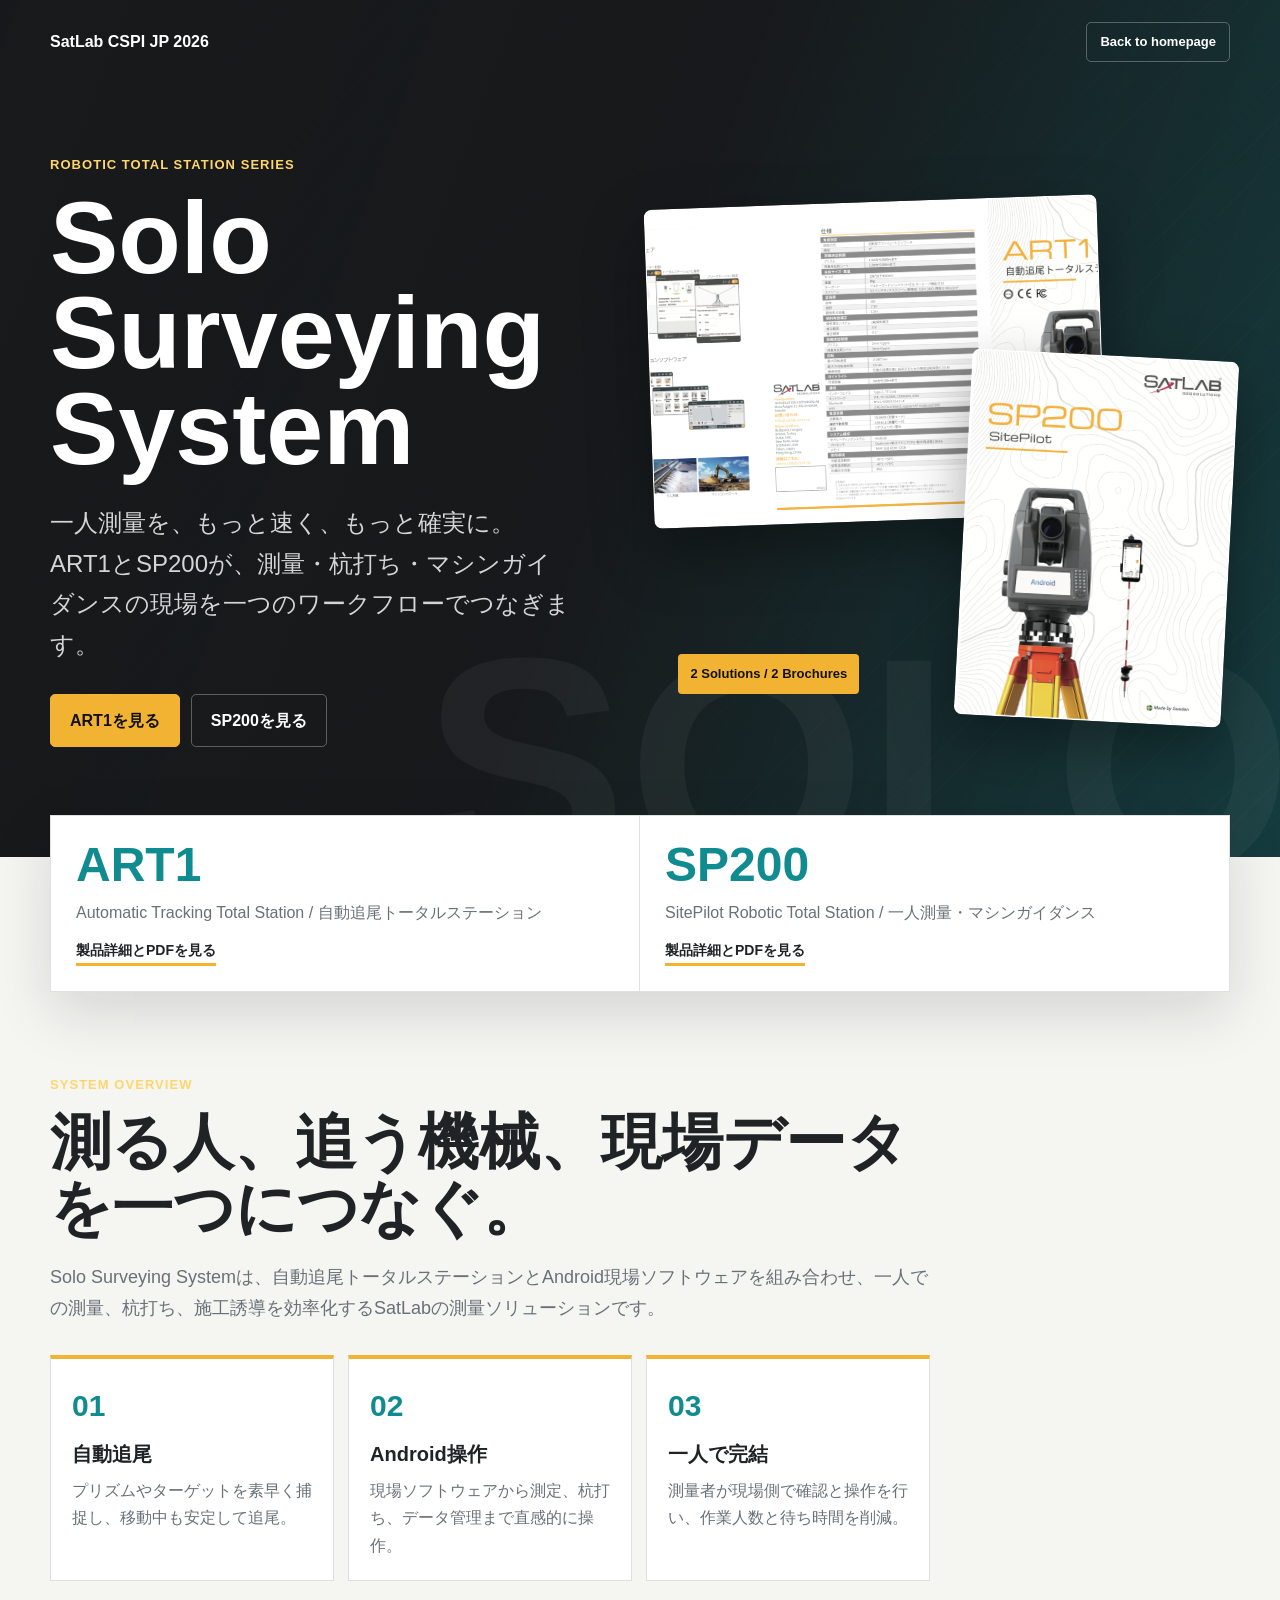
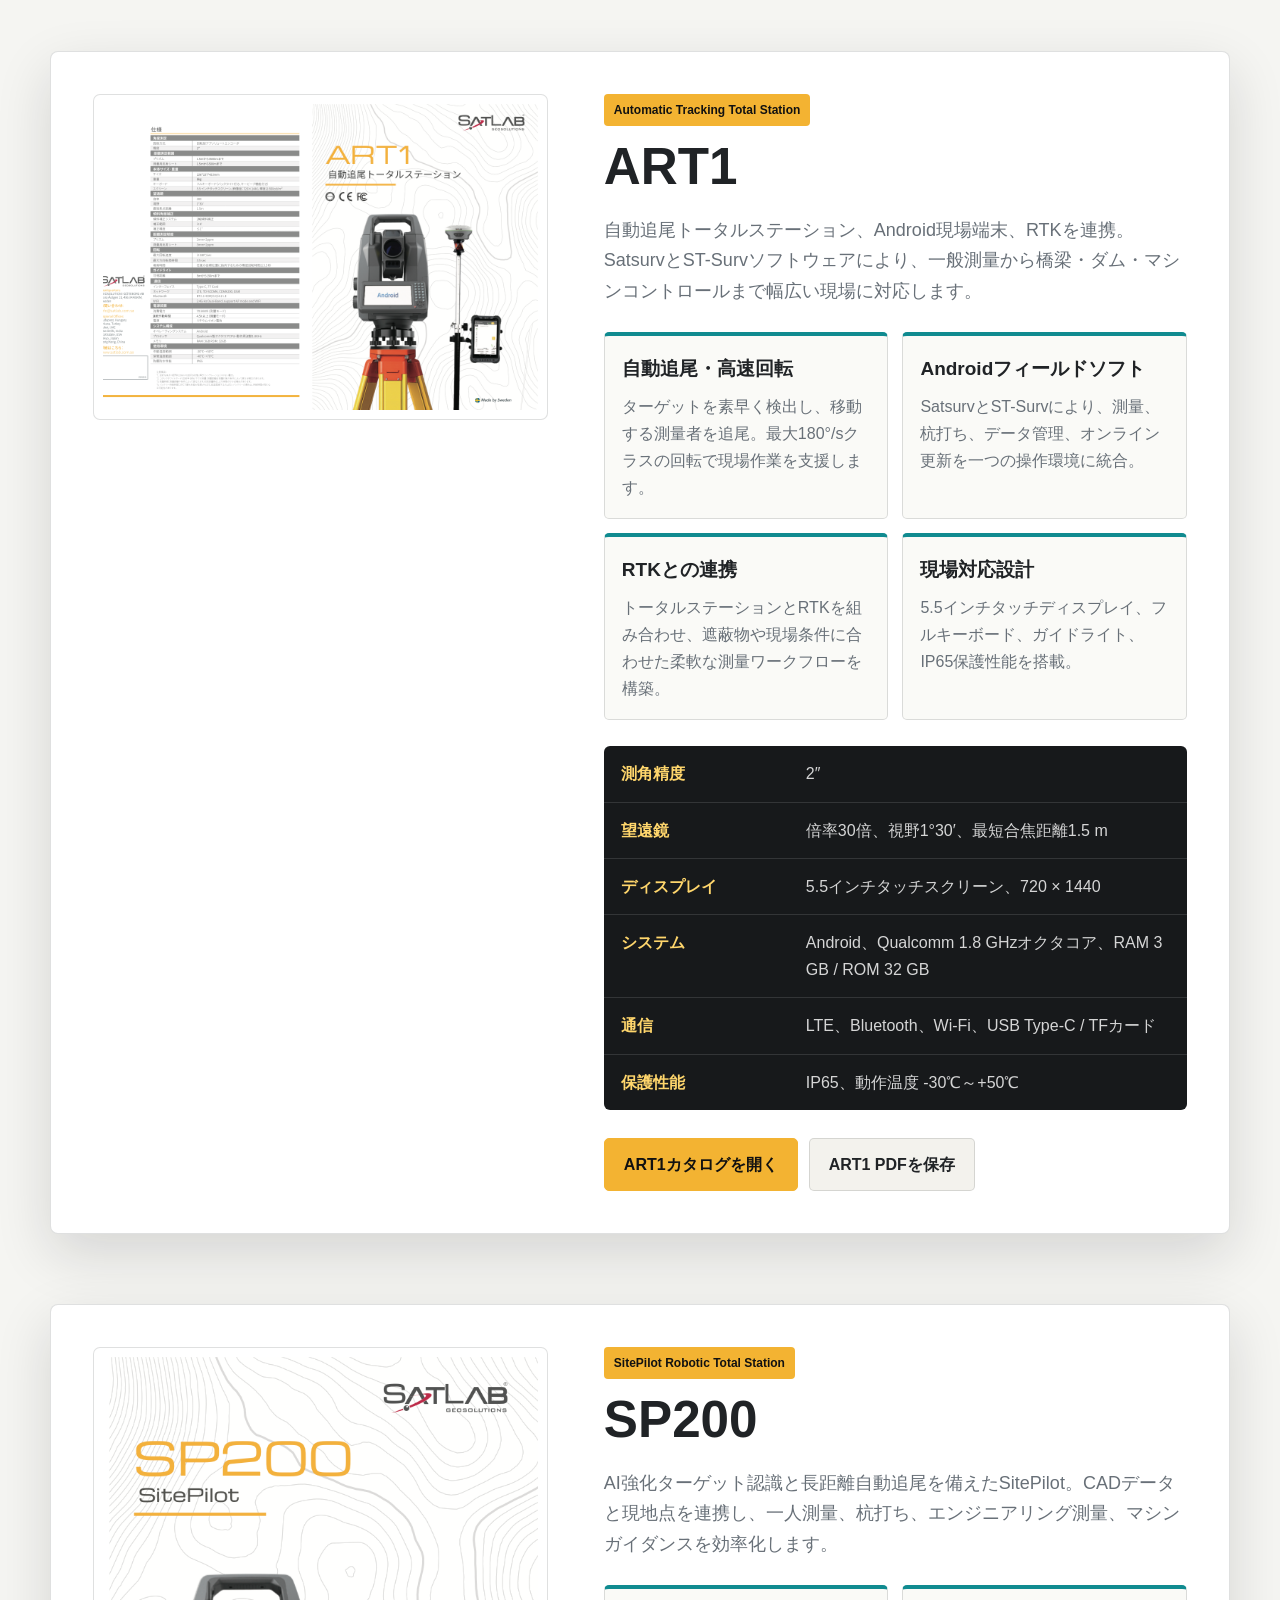
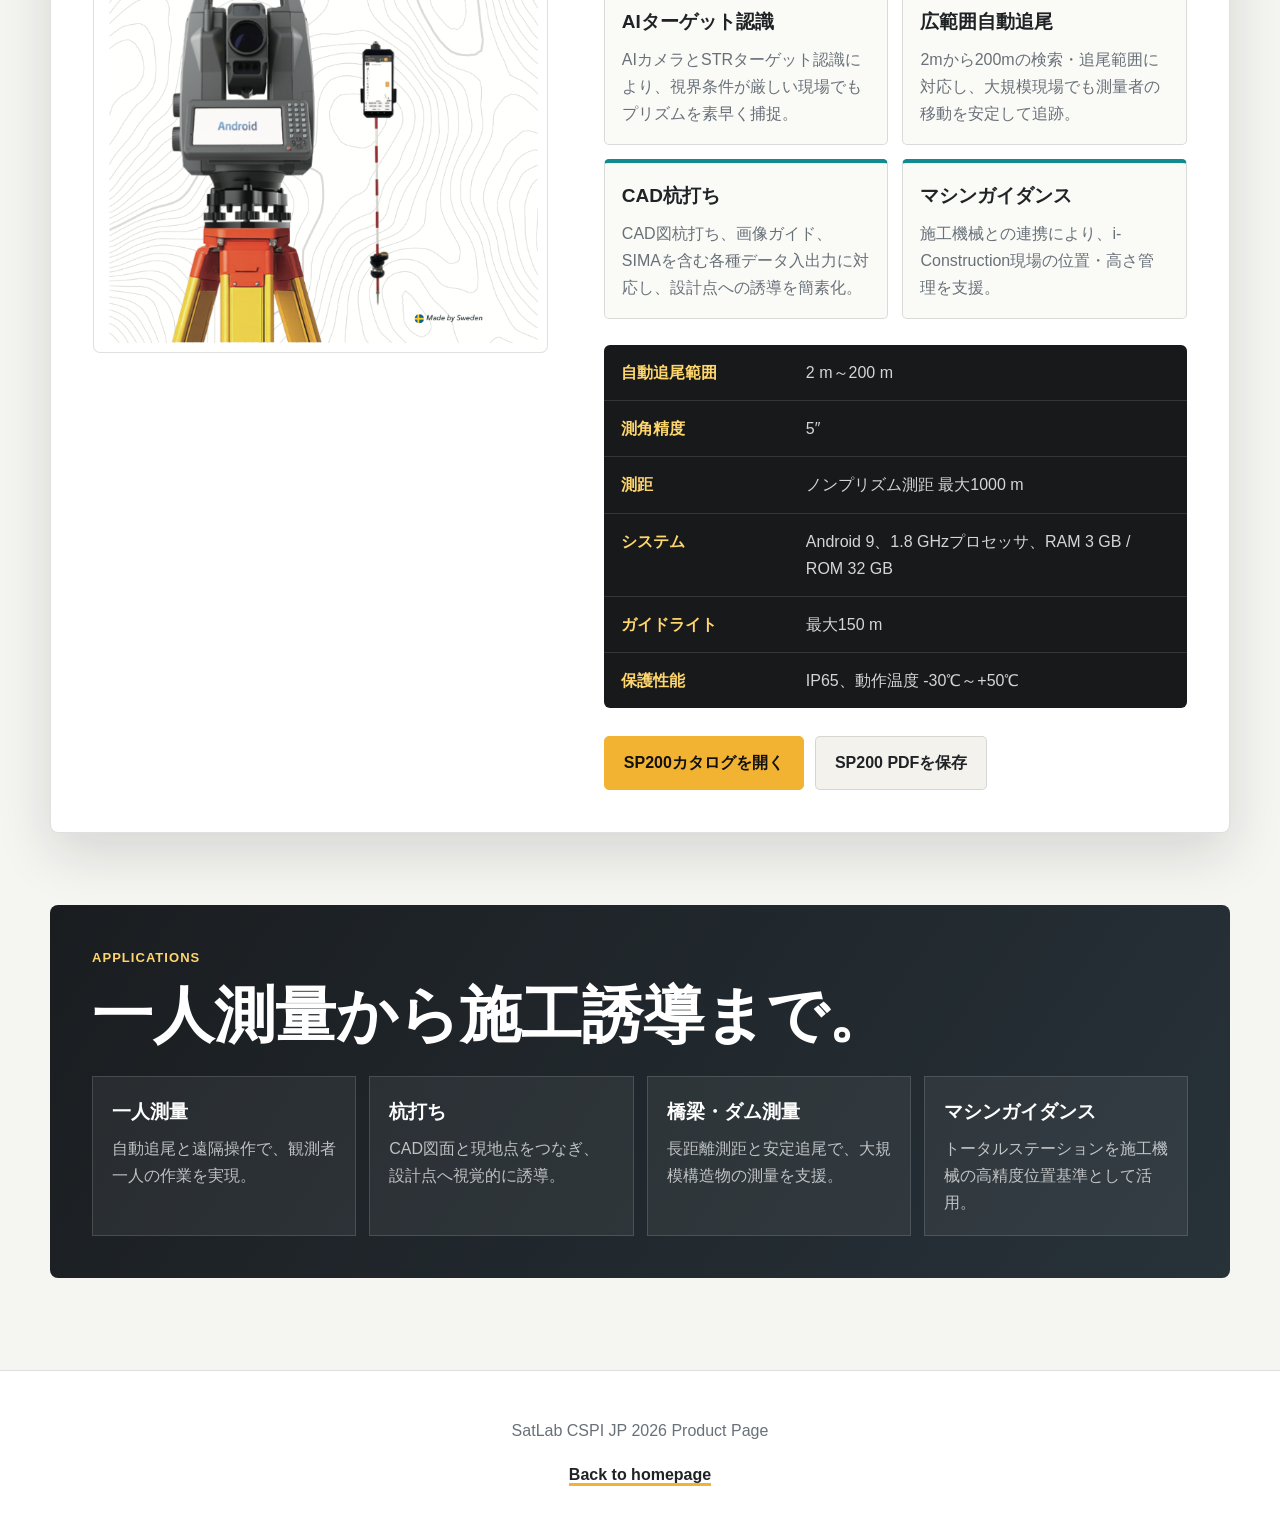
==== commit 2651167c: "Fix Japanese Solo Surveying specifications" ====
--- a/satlab/ats1/index.html
+++ b/satlab/ats1/index.html
@@ -446,12 +446,12 @@
             </article>
           </div>
           <dl class="specs">
-            <div class="spec"><dt>Angle Accuracy</dt><dd>2"</dd></div>
-            <div class="spec"><dt>Telescope</dt><dd>30x magnification, 1°30′ field of view, minimum focus 1.5m</dd></div>
-            <div class="spec"><dt>Display</dt><dd>5.5-inch touch screen, 720 × 1440</dd></div>
-            <div class="spec"><dt>System</dt><dd>Android, Qualcomm 1.8GHz octa-core, 3GB RAM / 32GB ROM</dd></div>
-            <div class="spec"><dt>Connectivity</dt><dd>LTE, Bluetooth, Wi-Fi, Type-C / TF card</dd></div>
-            <div class="spec"><dt>Protection</dt><dd>IP65, operating temperature -30°C to +50°C</dd></div>
+            <div class="spec"><dt>測角精度</dt><dd>2″</dd></div>
+            <div class="spec"><dt>望遠鏡</dt><dd>倍率30倍、視野1°30′、最短合焦距離1.5 m</dd></div>
+            <div class="spec"><dt>ディスプレイ</dt><dd>5.5インチタッチスクリーン、720 × 1440</dd></div>
+            <div class="spec"><dt>システム</dt><dd>Android、Qualcomm 1.8 GHzオクタコア、RAM 3 GB / ROM 32 GB</dd></div>
+            <div class="spec"><dt>通信</dt><dd>LTE、Bluetooth、Wi-Fi、USB Type-C / TFカード</dd></div>
+            <div class="spec"><dt>保護性能</dt><dd>IP65、動作温度 -30℃～+50℃</dd></div>
           </dl>
           <div class="actions">
             <a class="button button-primary" href="art1-brochure-jp.pdf" target="_blank" rel="noopener">ART1カタログを開く</a>
@@ -489,12 +489,12 @@
             </article>
           </div>
           <dl class="specs">
-            <div class="spec"><dt>Tracking Range</dt><dd>2m to 200m</dd></div>
-            <div class="spec"><dt>Angle Accuracy</dt><dd>5"</dd></div>
-            <div class="spec"><dt>EDM</dt><dd>Reflectorless measurement up to 1000m</dd></div>
-            <div class="spec"><dt>System</dt><dd>Android 9, 1.8GHz processor, 3GB RAM / 32GB ROM</dd></div>
-            <div class="spec"><dt>Guide Light</dt><dd>Up to 150m</dd></div>
-            <div class="spec"><dt>Protection</dt><dd>IP65, operating temperature -30°C to +50°C</dd></div>
+            <div class="spec"><dt>自動追尾範囲</dt><dd>2 m～200 m</dd></div>
+            <div class="spec"><dt>測角精度</dt><dd>5″</dd></div>
+            <div class="spec"><dt>測距</dt><dd>ノンプリズム測距 最大1000 m</dd></div>
+            <div class="spec"><dt>システム</dt><dd>Android 9、1.8 GHzプロセッサ、RAM 3 GB / ROM 32 GB</dd></div>
+            <div class="spec"><dt>ガイドライト</dt><dd>最大150 m</dd></div>
+            <div class="spec"><dt>保護性能</dt><dd>IP65、動作温度 -30℃～+50℃</dd></div>
           </dl>
           <div class="actions">
             <a class="button button-primary" href="sp200-brochure-jp.pdf" target="_blank" rel="noopener">SP200カタログを開く</a>
